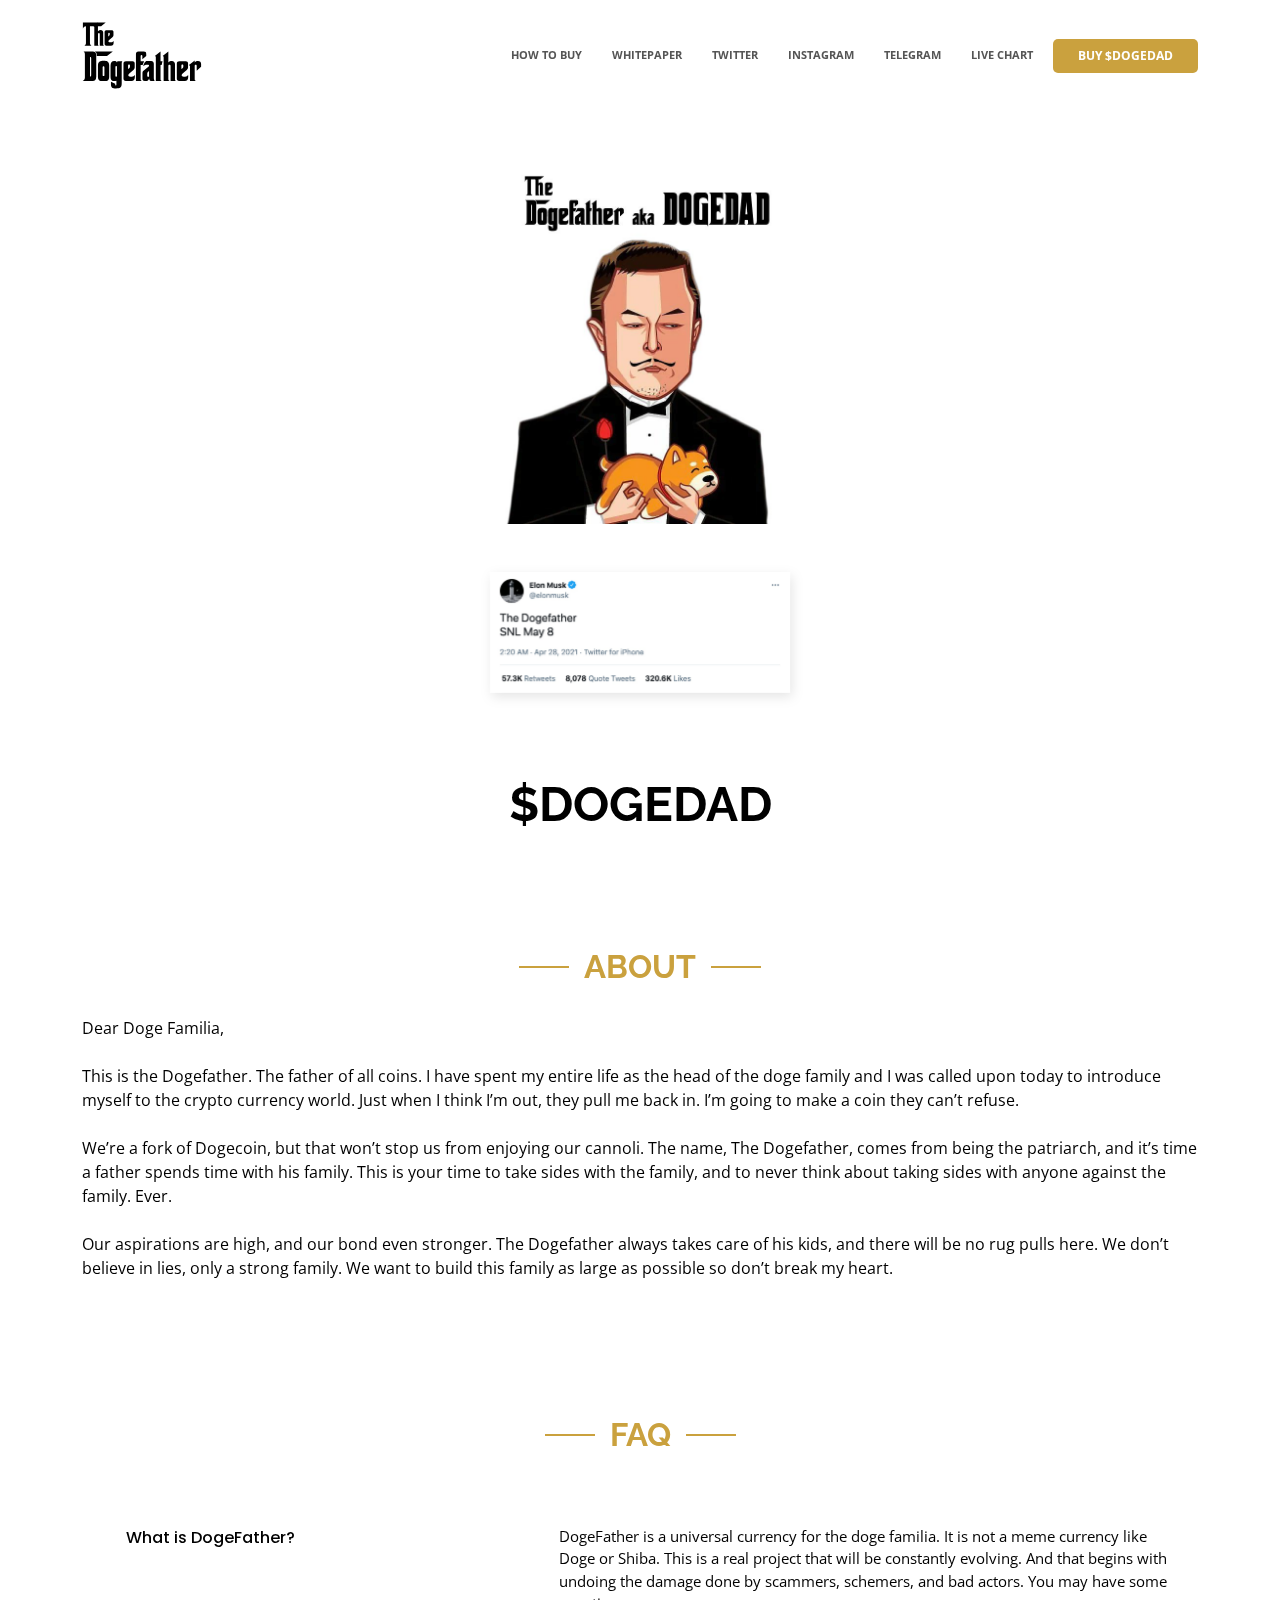
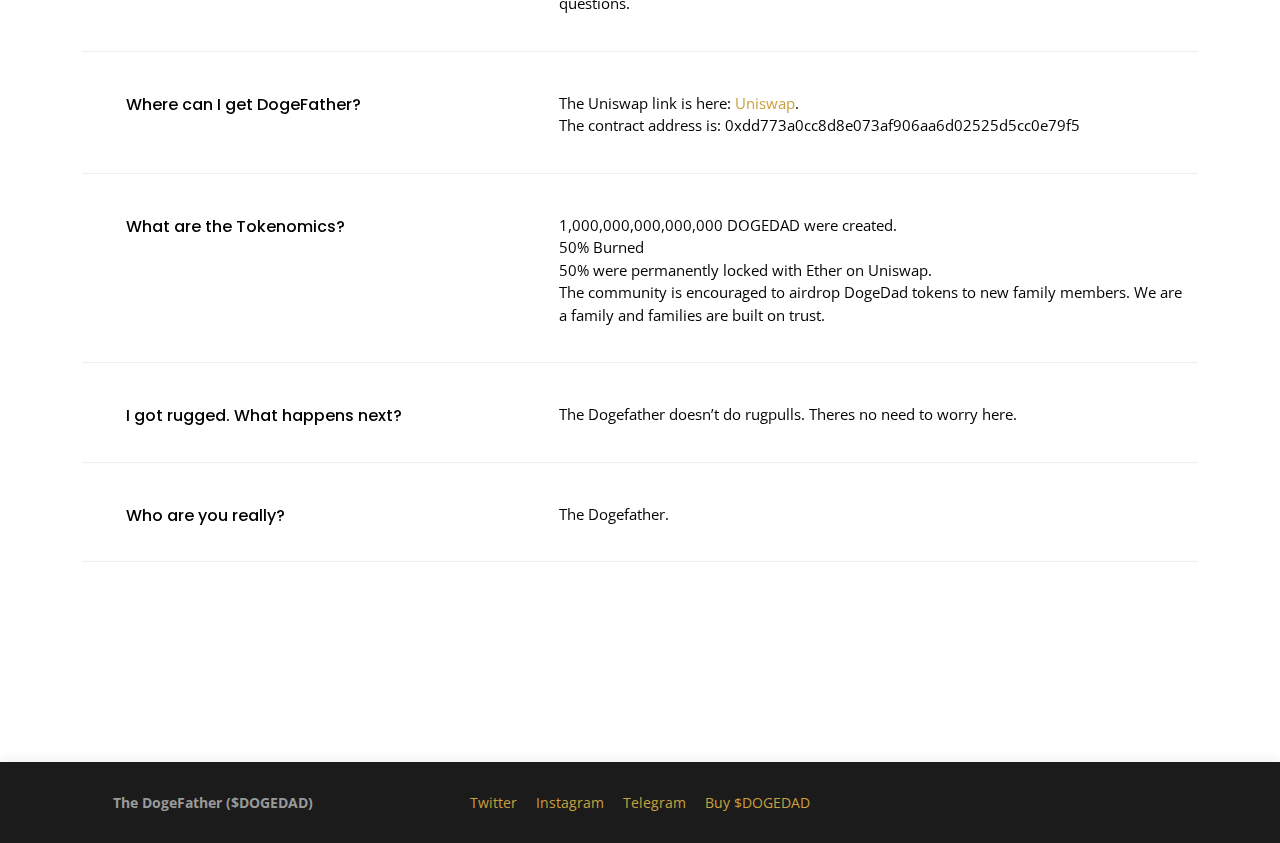
==== index.html @ fc5c650d "initial website" ====
<!DOCTYPE html>
<html lang="en">

<head>
    <meta charset="utf-8">
    <meta content="width=device-width, initial-scale=1.0" name="viewport">

    <title>THE DOGEFATHER | OFFICIAL WEBSITE</title>
    <meta name="description" content="The official website of The DogeFather Coin ($DOGEDAD). The DogeFather is the father of all coins - a universal currency for the doge familia.">
    <meta name="keywords" content="dogefather,DOGEDAD,elon,musk,dogecoin,doge,defi,coinbase,coinmarketcap,coinmarket,bscscan,whitebit,coingecko,cryptocurrency,crypto,pancakeswap,dex,etherium,eth,btc">

    <!-- <link rel="canonical" href="https://thedogefather.io"/> -->

    <meta property='og:image' content='https://thedogefather.io/assets/images/dogefather-social.jpg' />
    <meta property='og:image:type' content='image/jpg' />
    <meta property='og:image:width' content='1280' />
    <meta property='og:image:height' content='640' />
    <meta name="twitter:card" content="summary_large_image">
    <meta name='twitter:description' content='The official home of The DogeFather (DOGEDAD).' />
    <meta name='twitter:title' content='The DogeFather' />
    <meta name="twitter:site" content="@doge.father">
    <meta name='twitter:image' content='https://thedogefather.io/assets/images/dogefather-social.jpg' />

    <!-- Favicons -->
    <link href="./assets/images/favicon.jpg" rel="icon">
    <!-- <link href="./assets/img/apple-touch-icon.png" rel="apple-touch-icon"> -->

    <!-- Google Fonts -->
    <link href="https://fonts.googleapis.com/css?family=Open+Sans:300,300i,400,400i,600,600i,700,700i|Raleway:300,300i,400,400i,500,500i,600,600i,700,700i|Poppins:300,300i,400,400i,500,500i,600,600i,700,700i" rel="stylesheet">

    <!-- Vendor CSS Files -->
    <link href="./assets/css/aos.css" rel="stylesheet">
    <link href="./assets/css/bootstrap.css" rel="stylesheet">
    <link href="./assets/css/bootstrap-icons.css" rel="stylesheet">
    <link href="./assets/css/boxicons.css" rel="stylesheet">
    <link href="./assets/css/glightbox.css" rel="stylesheet">
    <link href="./assets/css/remixicon.css" rel="stylesheet">
    <link href="./assets/css/swiper-bundle.css" rel="stylesheet">

    <!-- Template Main CSS File -->
    <link href="./assets/css/style.css" rel="stylesheet">

    <!-- =======================================================
  * Template Name: Vesperr - v4.1.0
  * Template URL: https://bootstrapmade.com/vesperr-free-bootstrap-template/
  * Author: BootstrapMade.com
  * License: https://bootstrapmade.com/license/
  ======================================================== -->
</head>
<style>
    #header {
        background-color: #fff;
        font-size: 11px;
        font-weight: 700;
        text-transform: uppercase;
    }

    body {
        background-color: #fff;
        color: #000;
    }

    #token-img {
        text-align: center;
    }

    .mobile-nav-toggle {
        color: #caa13e;
    }

    .logo-hero {
        width: fit-content;
        margin: 0 auto;
        margin-top: 30px;
    }

    .navbar {
        width: 100%;
        justify-content: space-between;
    }

    .navbar img {
        width: 120px;
    }

    .navbar a {
        color: #555555;
        font-weight: 700;
    }

    .navbar .getstarted {
        background: #caa13e;
        padding: 8px 25px;
        margin-left: 30px;
        border-radius: 5px;
        color: #fff;
        font-weight: 700;
        font-size: 12px;
        text-transform: none;
    }

    .mr-3 {
        margin-left: 0 !important;
        margin-right: 6px;
    }

    .navbar-mobile a {
        color: #222222;
    }

    #token-img {
        width: 100%;
        /* max-width: fit-content; */
        max-width: 36vh;
    }

    .header-doge-logo {
        width: 150px;
    }

    .btn-success {
        background-color: #835F06;
        border-color: #835F06;
    }

    .mx-auto {
        margin: 0 auto;
    }

    #elon-img {
        filter: drop-shadow(2px 4px 6px rgba(0, 0, 0, 0.1));
        width: 36vh;
        margin: 0 auto;
        ;
    }

    .mobile-buy-bar {
        /* background: linear-gradient( 87deg,#0D9780 0,#4FB4A3 100%)!important; */
        background-color: #caa13e;
        height: 64px;
        position: fixed;
        bottom: 0;
        left: 0;
        width: 100%;
        z-index: 9999999;
        padding: 8px;
        font-weight: 700;
        color: #fff;
        text-align: center;
        display: flex;
        align-items: center;
        justify-content: center;
        font-size: 22px;
    }
</style>

<body data-aos-easing="ease-in-out" data-aos-duration="1000" data-aos-delay="0">
    <a target="_blank" class="mobile-buy-bar" href="https://app.uniswap.org/#/swap?outputCurrency=0xdd773a0cc8d8e073af906aa6d02525d5cc0e79f5" aria-label="Buy Now Link" rel="noreferrer">
    BUY $DOGEDAD
  </a>
    <!-- ======= Header ======= -->
    <header id="header" class="fixed-top d-flex align-items-center">
        <div class="container d-flex align-items-center justify-content-between">
            <nav id="navbar" class="navbar" data-aos="fade-down" data-aos-delay="0" data-aos-duration="800">
                <a class="p-0" href="/"><img src="./assets/images/the_dogefather.svg" alt="dogefather logo" class="header-doge-logo"></a>
                <ul class="inner-box">
                    <li><a class="nav-link" href="/how-to-buy">HOW TO BUY</a></li>
                    <li><a class="nav-link" href="/whitepaper">WHITEPAPER</a></li>
                    <li><a class="nav-link" target="_blank" href="https://twitter.com/dogedadofficial">TWITTER</a></li>
                    <li><a class="nav-link" target="_blank" href="https://instagram.com/doge.dad">INSTAGRAM</a></li>
                    <li><a class="nav-link" target="_blank" href="https://t.me/DogeDadOfficial">TELEGRAM</a></li>
                    <li><a href="https://www.dextools.io/app/uniswap/pair-explorer/0x7b92a800d8ca6306dc39df6c61774cd3788681bd" target="_blank">LIVE CHART</a></li>
                    <li><a class="getstarted" href="http://bit.ly/dogedad-uniswap">BUY $DOGEDAD</a></li>
                </ul>
                <i class="bi bi-list mobile-nav-toggle"></i>
            </nav>
            <!-- .navbar -->

        </div>
    </header>
    <!-- End Header -->
    <main>
        <!-- ======= Hero Section ======= -->
        <section id="hero" class="d-flex align-items-center">

            <div class="container">
                <div class="row">
                    <div id="token-img" class="col-12 order-1 order-lg-2 hero-img" data-aos="fade-left" data-aos-delay="200" style="margin: 0 auto">
                        <img src="./assets/images/dogefather_dogedad.jpg" class="img-fluid animated" alt="the dogefather">
                    </div>
                </div>
                <div class="row">
                    <div id="elon-img" class="my-3 my-md-5 text-center col-12 order-1 order-lg-2 hero-img" data-aos="fade-left" data-aos-delay="200">
                        <img src="./assets/images/elon_tweet_28.jpg" class="img-fluid animated mx-auto" alt="elon musk tweet">
                    </div>
                </div>
                <div class="row">
                    <div class="col-lg-6 pt-0 pt-md-5 pt-lg-0 order-2 order-lg-1 d-flex flex-column justify-content-center" style="margin: 0 auto!important;">
                        <h1 data-aos="fade-up" data-aos-delay="200">$DOGEDAD</h1>
                    </div>
                </div>
            </div>

        </section>
        <!-- End Hero -->

        <section id="about" class="about">
            <div class="container">

                <div class="section-title aos-init aos-animate" data-aos="fade-up">
                    <h2>About</h2>
                </div>

                <div class="row aos-init aos-animate" data-aos="fade-up">
                    <p>
                        Dear Doge Familia,
                        <br><br> This is the Dogefather. The father of all coins. I have spent my entire life as the head of the doge family and I was called upon today to introduce myself to the crypto currency world. Just when I think I’m out, they
                        pull me back in. I’m going to make a coin they can’t refuse.

                        <br><br> We’re a fork of Dogecoin, but that won’t stop us from enjoying our cannoli. The name, The Dogefather, comes from being the patriarch, and it’s time a father spends time with his family. This is your time to take sides
                        with the family, and to never think about taking sides with anyone against the family. Ever.

                        <br><br> Our aspirations are high, and our bond even stronger. The Dogefather always takes care of his kids, and there will be no rug pulls here. We don’t believe in lies, only a strong family. We want to build this family as large
                        as possible so don’t break my heart.
                    </p>
                </div>

            </div>
            <section>
                <!-- End About Section -->

                <!-- ======= F.A.Q Section ======= -->
                <section id="faq" class="faq">
                    <div class="container">

                        <div class="section-title aos-init aos-animate" data-aos="fade-up">
                            <h2>FAQ</h2>
                        </div>

                        <div class="row faq-item d-flex align-items-stretch aos-init aos-animate" data-aos="fade-up" data-aos-delay="100">
                            <div class="col-lg-5">
                                <i class="ri-question-line"></i>
                                <h4>What is DogeFather?</h4>
                            </div>
                            <div class="col-lg-7">
                                <p>
                                    DogeFather is a universal currency for the doge familia. It is not a meme currency like Doge or Shiba. This is a real project that will be constantly evolving. And that begins with undoing the damage done by scammers, schemers, and bad actors. You may
                                    have some questions.
                                </p>
                            </div>
                        </div>
                        <!-- End F.A.Q Item-->

                        <div class="row faq-item d-flex align-items-stretch aos-init aos-animate" data-aos="fade-up" data-aos-delay="400">
                            <div class="col-lg-5">
                                <i class="ri-question-line"></i>
                                <h4>Where can I get DogeFather?</h4>
                            </div>
                            <div class="col-lg-7">
                                <p>

                                    The Uniswap link is here: <a href="http://bit.ly/dogedad-uniswap">Uniswap</a>.<br> The contract address is: 0xdd773a0cc8d8e073af906aa6d02525d5cc0e79f5

                                    <br>


                                </p>
                            </div>
                        </div>
                        <!-- End F.A.Q Item-->
                        <div class="row faq-item d-flex align-items-stretch aos-init aos-animate" data-aos="fade-up" data-aos-delay="400">
                            <div class="col-lg-5">
                                <i class="ri-question-line"></i>
                                <h4>What are the Tokenomics?</h4>
                            </div>
                            <div class="col-lg-7">
                                <p>
                                    1,000,000,000,000,000 DOGEDAD were created.
                                    <br> 50% Burned
                                    <br> 50% were permanently locked with Ether on Uniswap.
                                    <br> The community is encouraged to airdrop DogeDad tokens to new family members. We are a family and families are built on trust.
                                </p>
                            </div>
                        </div>
                        <!-- End F.A.Q Item-->
                        <div class="row faq-item d-flex align-items-stretch aos-init aos-animate" data-aos="fade-up" data-aos-delay="400">
                            <div class="col-lg-5">
                                <i class="ri-question-line"></i>
                                <h4>I got rugged. What happens next?</h4>
                            </div>
                            <div class="col-lg-7">
                                <p>
                                    The Dogefather doesn’t do rugpulls. Theres no need to worry here.
                                </p>
                            </div>
                        </div>
                        <!-- End F.A.Q Item-->
                        <div class="row faq-item d-flex align-items-stretch aos-init aos-animate" data-aos="fade-up" data-aos-delay="400">
                            <div class="col-lg-5">
                                <i class="ri-question-line"></i>
                                <h4>Who are you really?</h4>
                            </div>
                            <div class="col-lg-7">
                                <p>
                                    The Dogefather.
                                </p>
                            </div>
                        </div>

                    </div>
                </section>
            </section>
        </section>
    </main>
    <footer id="footer">
        <div class="container">
            <div class="row d-flex align-items-center">
                <div class="col-lg-3 text-lg-left text-center">
                    <div class="copyright">
                        <strong>The DogeFather ($DOGEDAD)</strong>
                    </div>
                </div>
                <div class="col-lg-6">
                    <nav class="footer-links text-lg-right text-center pt-2 pt-lg-0">
                        <a href="https://twitter.com/dogedadofficial" target="_blank">Twitter</a>
                        <a href="https://instagram.com/doge.dad" target="_blank">Instagram</a>
                        <a href="https://t.me/DogeDadOfficial" target="_blank">Telegram</a>
                        <a href="http://bit.ly/dogedad-uniswap" target="_blank">Buy $DOGEDAD</a>
                    </nav>
                </div>
            </div>
        </div>
    </footer>
    <a href="#" class="back-to-top d-flex align-items-center justify-content-center"><i class="bi bi-arrow-up-short"></i></a>

    <!-- Vendor JS Files -->
    <script src="./assets/js/aos.js"></script>
    <script src="./assets/js/bootstrap.js"></script>
    <script src="./assets/js/glightbox.js"></script>
    <script src="./assets/js/isotope.js"></script>
    <!-- <script src="assets/js/vendor/php-email-form/validate.js"></script> -->
    <script src="./assets/js/purecounter.js"></script>
    <script src="./assets/js/swiper-bundle.js"></script>

    <!-- Template Main JS File -->
    <script src="./assets/js/main.js"></script>

</body>

</html>
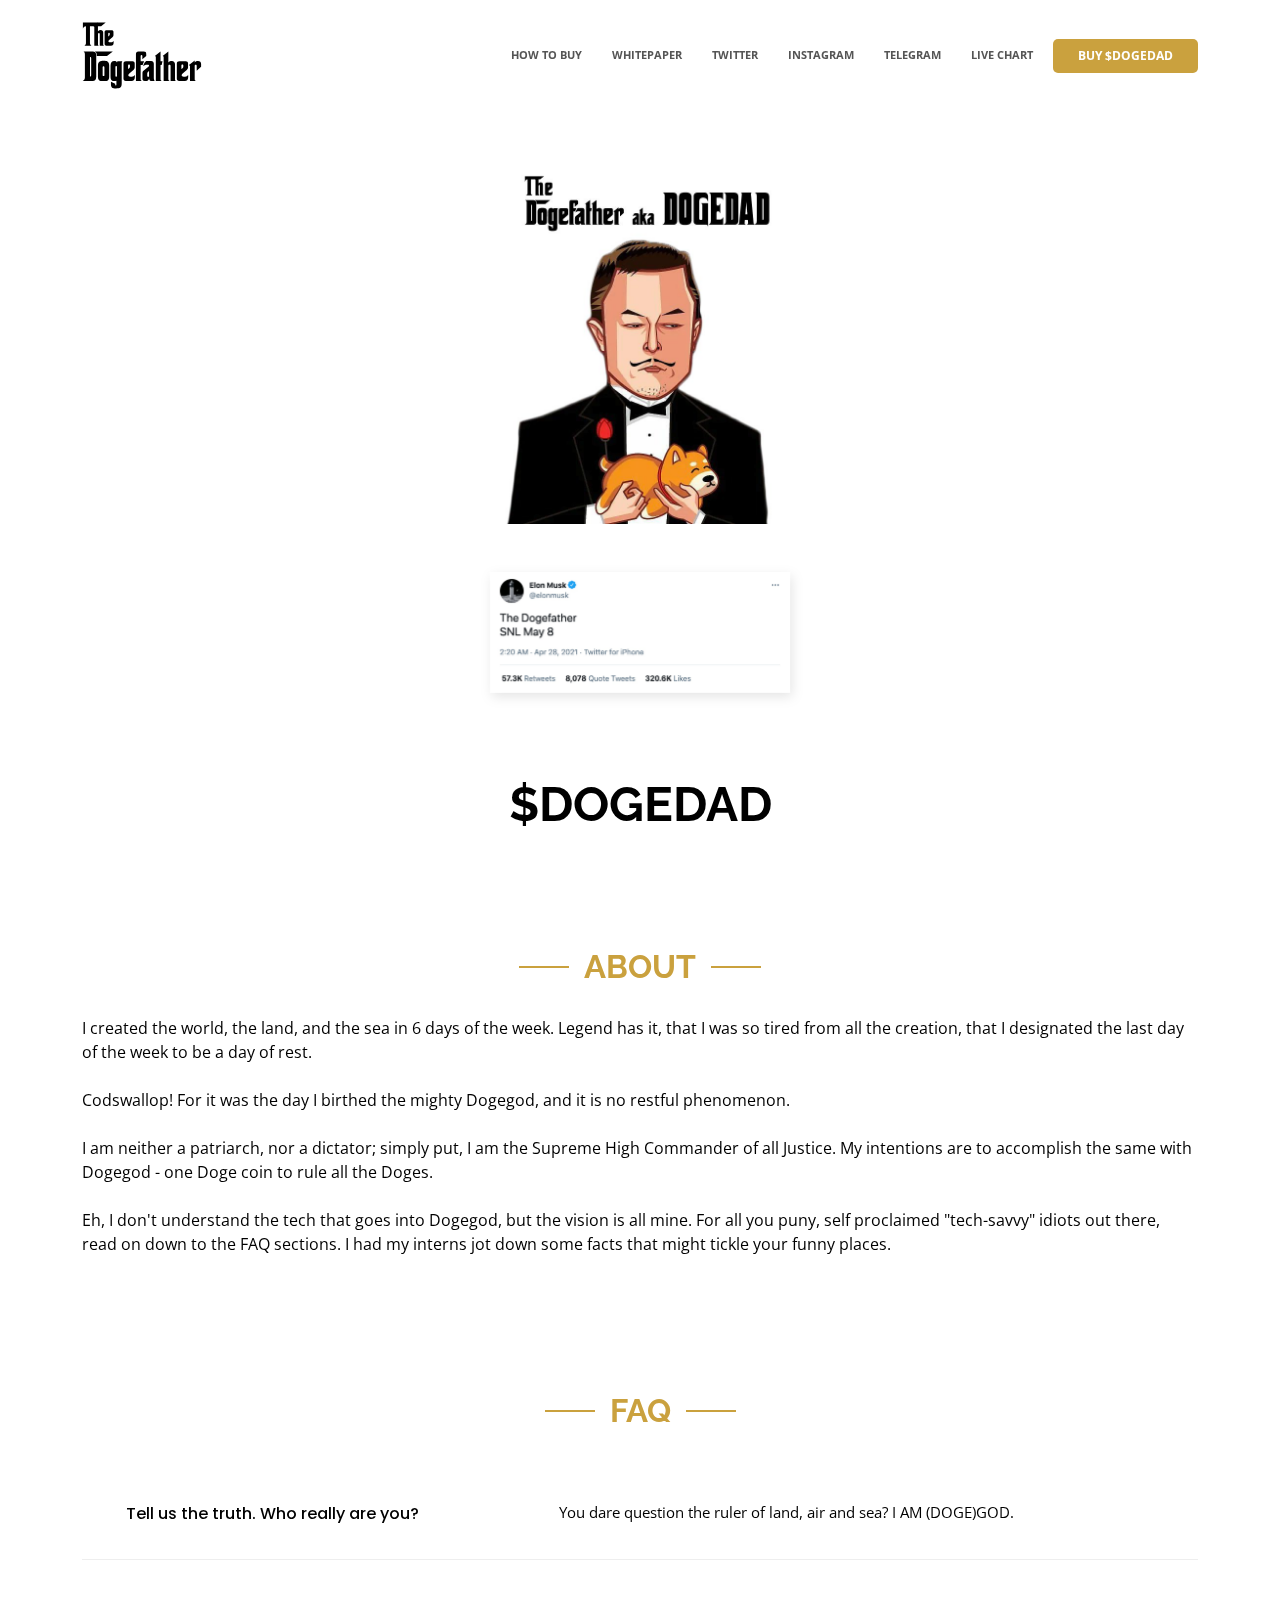
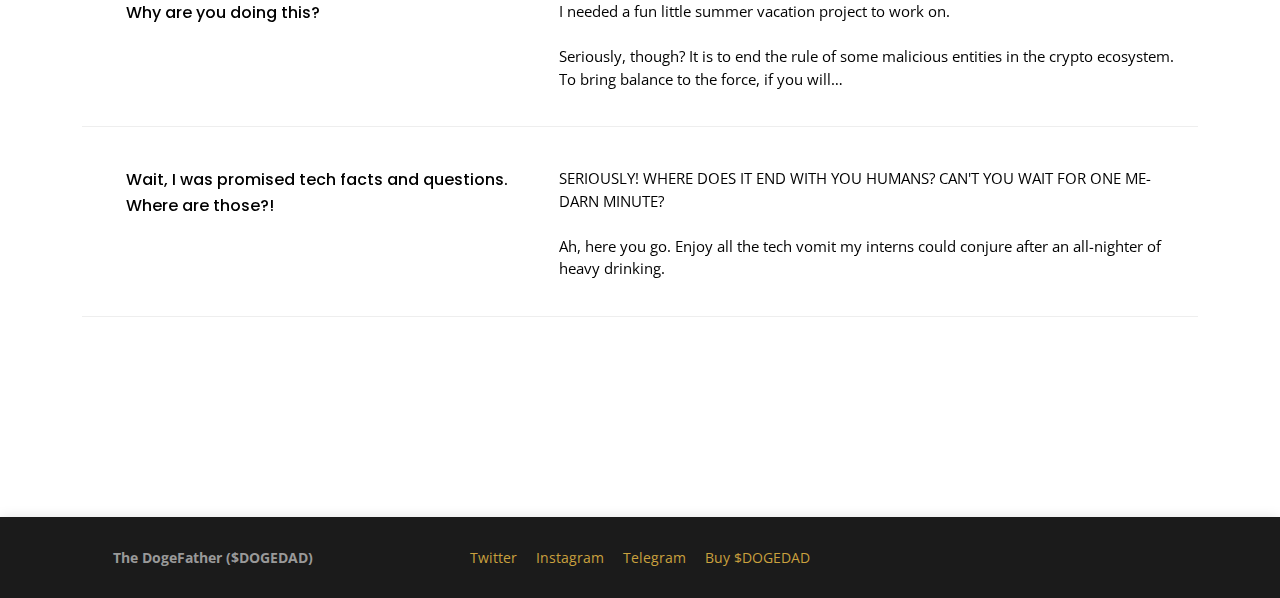
==== commit df6ca6c8: "faq, about us" ====
--- a/index.html
+++ b/index.html
@@ -213,15 +213,13 @@
 
                 <div class="row aos-init aos-animate" data-aos="fade-up">
                     <p>
-                        Dear Doge Familia,
-                        <br><br> This is the Dogefather. The father of all coins. I have spent my entire life as the head of the doge family and I was called upon today to introduce myself to the crypto currency world. Just when I think I’m out, they
-                        pull me back in. I’m going to make a coin they can’t refuse.
-
-                        <br><br> We’re a fork of Dogecoin, but that won’t stop us from enjoying our cannoli. The name, The Dogefather, comes from being the patriarch, and it’s time a father spends time with his family. This is your time to take sides
-                        with the family, and to never think about taking sides with anyone against the family. Ever.
-
-                        <br><br> Our aspirations are high, and our bond even stronger. The Dogefather always takes care of his kids, and there will be no rug pulls here. We don’t believe in lies, only a strong family. We want to build this family as large
-                        as possible so don’t break my heart.
+                    	I created the world, the land, and the sea in 6 days of the week. Legend has it, that I was so tired from all the creation, that I designated the last day of the week to be a day of rest.
+                    	<br><br> 
+                    	Codswallop! For it was the day I birthed the mighty Dogegod, and it is no restful phenomenon.
+                    	<br><br> 
+                    	I am neither a patriarch, nor a dictator; simply put, I am the Supreme High Commander of all Justice. My intentions are to accomplish the same with Dogegod - one Doge coin to rule all the Doges.
+                    	<br><br> 
+                    	Eh, I don't understand the tech that goes into Dogegod, but the vision is all mine. For all you puny, self proclaimed "tech-savvy" idiots out there, read on down to the FAQ sections. I had my interns jot down some facts that might tickle your funny places.
                     </p>
                 </div>
 
@@ -240,12 +238,11 @@
                         <div class="row faq-item d-flex align-items-stretch aos-init aos-animate" data-aos="fade-up" data-aos-delay="100">
                             <div class="col-lg-5">
                                 <i class="ri-question-line"></i>
-                                <h4>What is DogeFather?</h4>
+                                <h4>Tell us the truth. Who really are you?</h4>
                             </div>
                             <div class="col-lg-7">
                                 <p>
-                                    DogeFather is a universal currency for the doge familia. It is not a meme currency like Doge or Shiba. This is a real project that will be constantly evolving. And that begins with undoing the damage done by scammers, schemers, and bad actors. You may
-                                    have some questions.
+                                    You dare question the ruler of land, air and sea? I AM (DOGE)GOD.
                                 </p>
                             </div>
                         </div>
@@ -254,16 +251,13 @@
                         <div class="row faq-item d-flex align-items-stretch aos-init aos-animate" data-aos="fade-up" data-aos-delay="400">
                             <div class="col-lg-5">
                                 <i class="ri-question-line"></i>
-                                <h4>Where can I get DogeFather?</h4>
+                                <h4>Why are you doing this?</h4>
                             </div>
                             <div class="col-lg-7">
                                 <p>
-
-                                    The Uniswap link is here: <a href="http://bit.ly/dogedad-uniswap">Uniswap</a>.<br> The contract address is: 0xdd773a0cc8d8e073af906aa6d02525d5cc0e79f5
-
-                                    <br>
-
-
+                                	I needed a fun little summer vacation project to work on. 
+                                	<br><br>
+                                	Seriously, though? It is to end the rule of some malicious entities in the crypto ecosystem. To bring balance to the force, if you will…
                                 </p>
                             </div>
                         </div>
@@ -271,42 +265,17 @@
                         <div class="row faq-item d-flex align-items-stretch aos-init aos-animate" data-aos="fade-up" data-aos-delay="400">
                             <div class="col-lg-5">
                                 <i class="ri-question-line"></i>
-                                <h4>What are the Tokenomics?</h4>
+                                <h4>Wait, I was promised tech facts and questions. Where are those?!</h4>
                             </div>
                             <div class="col-lg-7">
                                 <p>
-                                    1,000,000,000,000,000 DOGEDAD were created.
-                                    <br> 50% Burned
-                                    <br> 50% were permanently locked with Ether on Uniswap.
-                                    <br> The community is encouraged to airdrop DogeDad tokens to new family members. We are a family and families are built on trust.
+                                	SERIOUSLY! WHERE DOES IT END WITH YOU HUMANS? CAN'T YOU WAIT FOR ONE ME-DARN MINUTE?
+                                	<br><br>
+                                	Ah, here you go. Enjoy all the tech vomit my interns could conjure after an all-nighter of heavy drinking.
                                 </p>
                             </div>
                         </div>
                         <!-- End F.A.Q Item-->
-                        <div class="row faq-item d-flex align-items-stretch aos-init aos-animate" data-aos="fade-up" data-aos-delay="400">
-                            <div class="col-lg-5">
-                                <i class="ri-question-line"></i>
-                                <h4>I got rugged. What happens next?</h4>
-                            </div>
-                            <div class="col-lg-7">
-                                <p>
-                                    The Dogefather doesn’t do rugpulls. Theres no need to worry here.
-                                </p>
-                            </div>
-                        </div>
-                        <!-- End F.A.Q Item-->
-                        <div class="row faq-item d-flex align-items-stretch aos-init aos-animate" data-aos="fade-up" data-aos-delay="400">
-                            <div class="col-lg-5">
-                                <i class="ri-question-line"></i>
-                                <h4>Who are you really?</h4>
-                            </div>
-                            <div class="col-lg-7">
-                                <p>
-                                    The Dogefather.
-                                </p>
-                            </div>
-                        </div>
-
                     </div>
                 </section>
             </section>
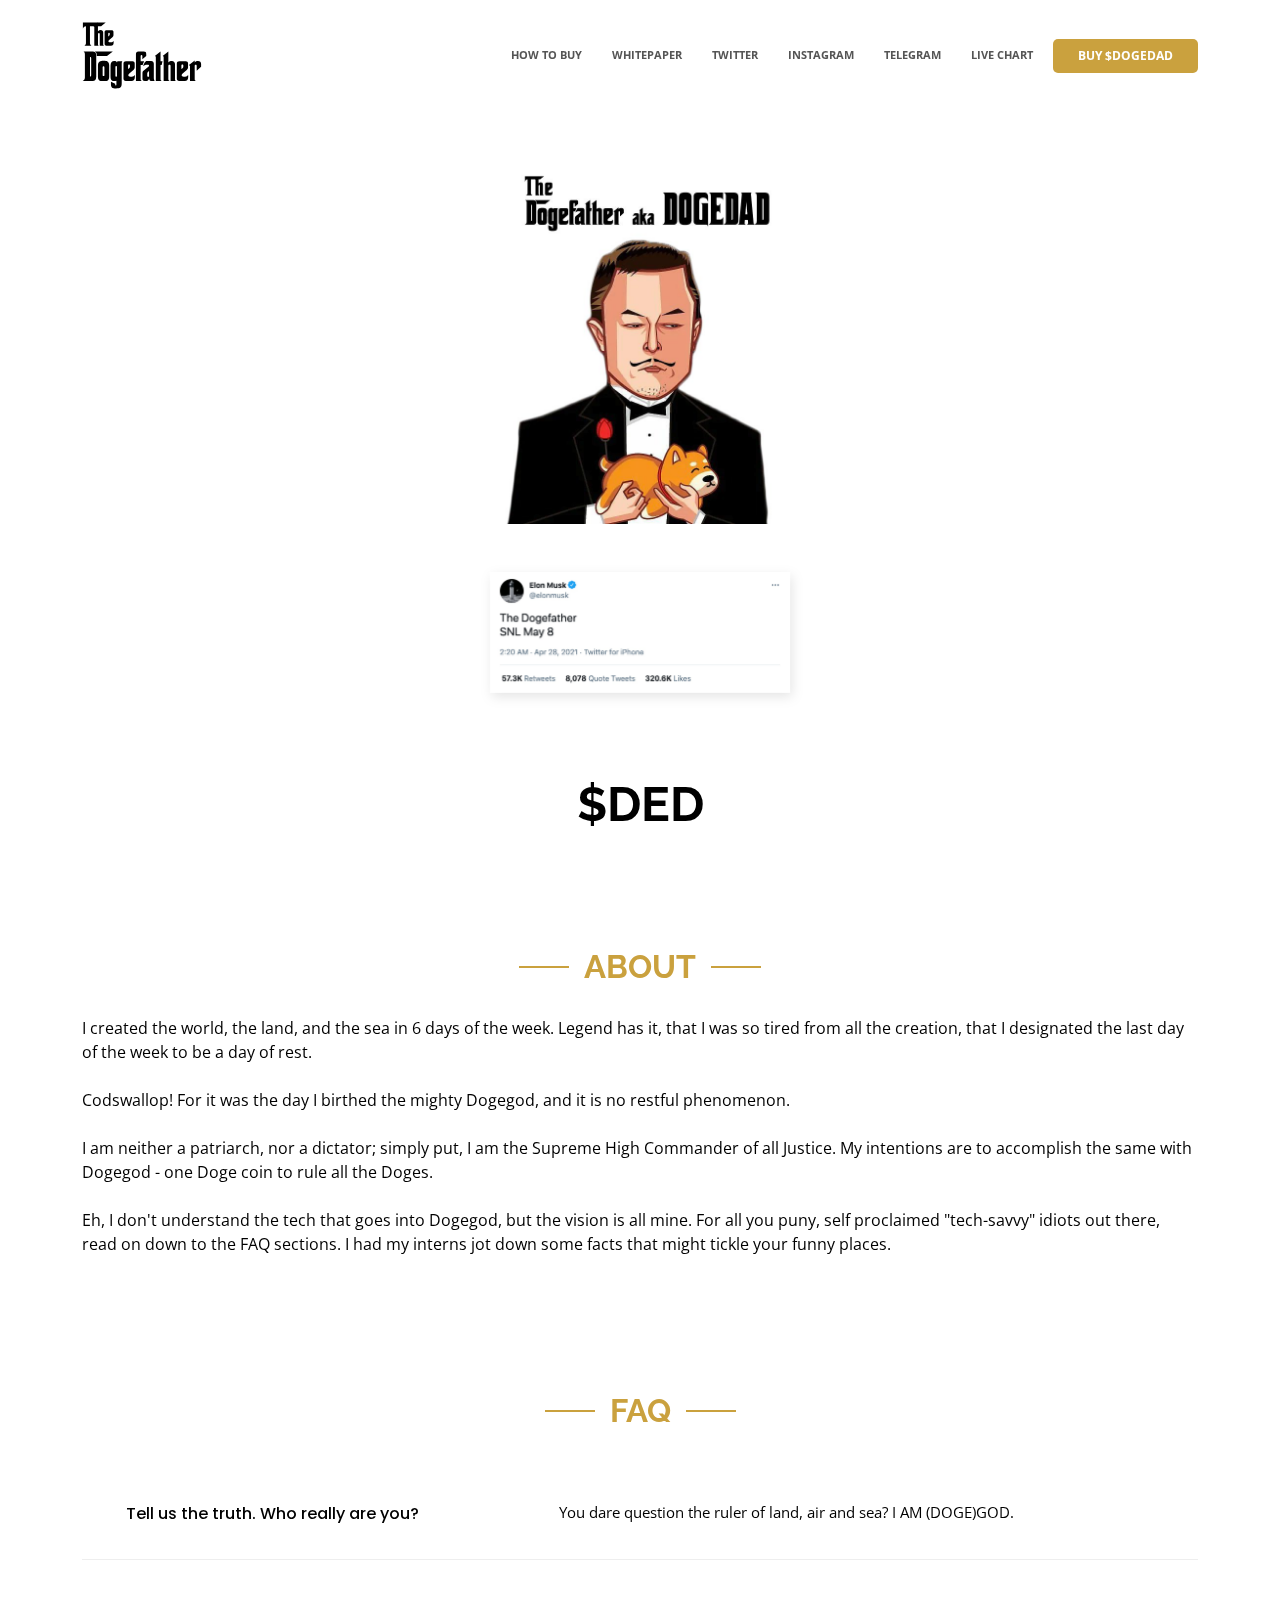
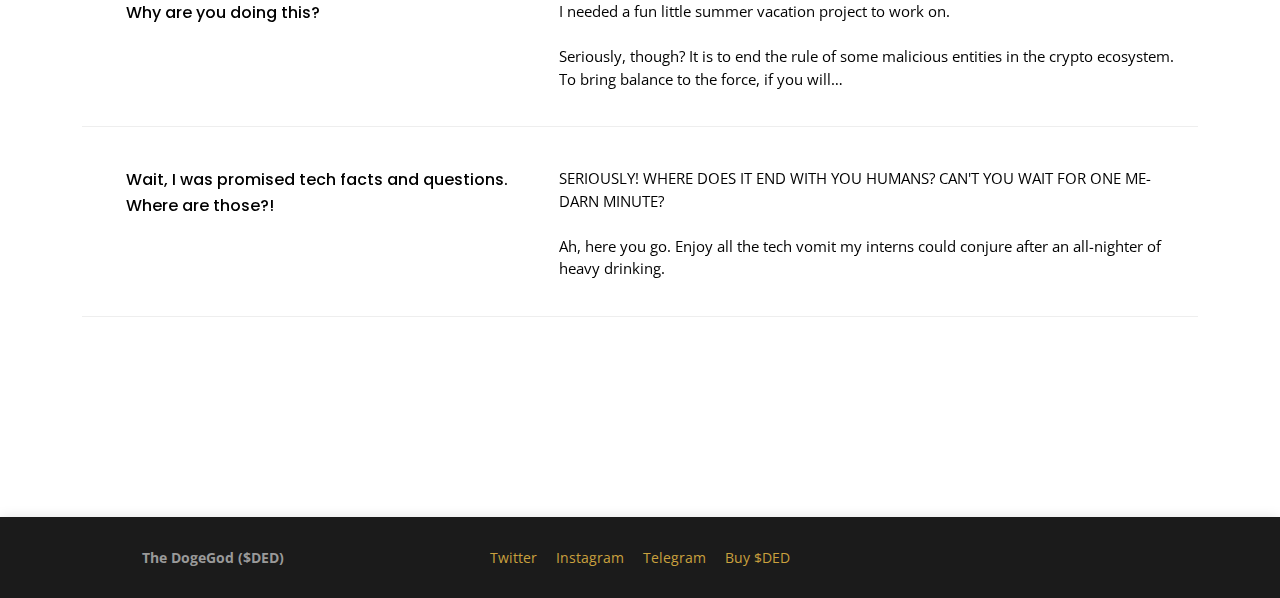
==== commit 39808047: "updates" ====
--- a/index.html
+++ b/index.html
@@ -5,21 +5,21 @@
     <meta charset="utf-8">
     <meta content="width=device-width, initial-scale=1.0" name="viewport">
 
-    <title>THE DOGEFATHER | OFFICIAL WEBSITE</title>
-    <meta name="description" content="The official website of The DogeFather Coin ($DOGEDAD). The DogeFather is the father of all coins - a universal currency for the doge familia.">
-    <meta name="keywords" content="dogefather,DOGEDAD,elon,musk,dogecoin,doge,defi,coinbase,coinmarketcap,coinmarket,bscscan,whitebit,coingecko,cryptocurrency,crypto,pancakeswap,dex,etherium,eth,btc">
-
-    <!-- <link rel="canonical" href="https://thedogefather.io"/> -->
-
-    <meta property='og:image' content='https://thedogefather.io/assets/images/dogefather-social.jpg' />
+    <title>DogeGod | OFFICIAL WEBSITE</title>
+    <meta name="description" content="The official website of The DogeGod Coin ($DED). The DogeGod is the god of all coins - a universal currency for the doge familia.">
+    <meta name="keywords" content="dogegod,DED,elon,musk,dogecoin,doge,defi,coinbase,coinmarketcap,coinmarket,bscscan,whitebit,coingecko,cryptocurrency,crypto,pancakeswap,dex,etherium,eth,btc">
+
+    <!-- <link rel="canonical" href="https://dogegod.space"/> -->
+
+    <meta property='og:image' content='https://dogegod.space/assets/images/dogegod-social.jpg' />
     <meta property='og:image:type' content='image/jpg' />
     <meta property='og:image:width' content='1280' />
     <meta property='og:image:height' content='640' />
     <meta name="twitter:card" content="summary_large_image">
-    <meta name='twitter:description' content='The official home of The DogeFather (DOGEDAD).' />
-    <meta name='twitter:title' content='The DogeFather' />
-    <meta name="twitter:site" content="@doge.father">
-    <meta name='twitter:image' content='https://thedogefather.io/assets/images/dogefather-social.jpg' />
+    <meta name='twitter:description' content='The official home of The DogeGod (DED).' />
+    <meta name='twitter:title' content='The DogeGod' />
+    <meta name="twitter:site" content="@dogegod__">
+    <meta name='twitter:image' content='https://dogegod.space/assets/images/dogegod-social.jpg' />
 
     <!-- Favicons -->
     <link href="./assets/images/favicon.jpg" rel="icon">
@@ -156,17 +156,17 @@
 
 <body data-aos-easing="ease-in-out" data-aos-duration="1000" data-aos-delay="0">
     <a target="_blank" class="mobile-buy-bar" href="https://app.uniswap.org/#/swap?outputCurrency=0xdd773a0cc8d8e073af906aa6d02525d5cc0e79f5" aria-label="Buy Now Link" rel="noreferrer">
-    BUY $DOGEDAD
+    BUY $DED
   </a>
     <!-- ======= Header ======= -->
     <header id="header" class="fixed-top d-flex align-items-center">
         <div class="container d-flex align-items-center justify-content-between">
             <nav id="navbar" class="navbar" data-aos="fade-down" data-aos-delay="0" data-aos-duration="800">
-                <a class="p-0" href="/"><img src="./assets/images/the_dogefather.svg" alt="dogefather logo" class="header-doge-logo"></a>
+                <a class="p-0" href="/"><img src="./assets/images/the_dogegod.svg" alt="dogegod logo" class="header-doge-logo"></a>
                 <ul class="inner-box">
                     <li><a class="nav-link" href="/how-to-buy">HOW TO BUY</a></li>
                     <li><a class="nav-link" href="/whitepaper">WHITEPAPER</a></li>
-                    <li><a class="nav-link" target="_blank" href="https://twitter.com/dogedadofficial">TWITTER</a></li>
+                    <li><a class="nav-link" target="_blank" href="https://twitter.com/dogegod__">TWITTER</a></li>
                     <li><a class="nav-link" target="_blank" href="https://instagram.com/doge.dad">INSTAGRAM</a></li>
                     <li><a class="nav-link" target="_blank" href="https://t.me/DogeDadOfficial">TELEGRAM</a></li>
                     <li><a href="https://www.dextools.io/app/uniswap/pair-explorer/0x7b92a800d8ca6306dc39df6c61774cd3788681bd" target="_blank">LIVE CHART</a></li>
@@ -186,7 +186,7 @@
             <div class="container">
                 <div class="row">
                     <div id="token-img" class="col-12 order-1 order-lg-2 hero-img" data-aos="fade-left" data-aos-delay="200" style="margin: 0 auto">
-                        <img src="./assets/images/dogefather_dogedad.jpg" class="img-fluid animated" alt="the dogefather">
+                        <img src="./assets/images/dogegod_ded.jpg" class="img-fluid animated" alt="the dogegod">
                     </div>
                 </div>
                 <div class="row">
@@ -196,7 +196,7 @@
                 </div>
                 <div class="row">
                     <div class="col-lg-6 pt-0 pt-md-5 pt-lg-0 order-2 order-lg-1 d-flex flex-column justify-content-center" style="margin: 0 auto!important;">
-                        <h1 data-aos="fade-up" data-aos-delay="200">$DOGEDAD</h1>
+                        <h1 data-aos="fade-up" data-aos-delay="200">$DED</h1>
                     </div>
                 </div>
             </div>
@@ -286,7 +286,7 @@
             <div class="row d-flex align-items-center">
                 <div class="col-lg-3 text-lg-left text-center">
                     <div class="copyright">
-                        <strong>The DogeFather ($DOGEDAD)</strong>
+                        <strong>The DogeGod ($DED)</strong>
                     </div>
                 </div>
                 <div class="col-lg-6">
@@ -294,7 +294,7 @@
                         <a href="https://twitter.com/dogedadofficial" target="_blank">Twitter</a>
                         <a href="https://instagram.com/doge.dad" target="_blank">Instagram</a>
                         <a href="https://t.me/DogeDadOfficial" target="_blank">Telegram</a>
-                        <a href="http://bit.ly/dogedad-uniswap" target="_blank">Buy $DOGEDAD</a>
+                        <a href="http://bit.ly/dogedad-uniswap" target="_blank">Buy $DED</a>
                     </nav>
                 </div>
             </div>
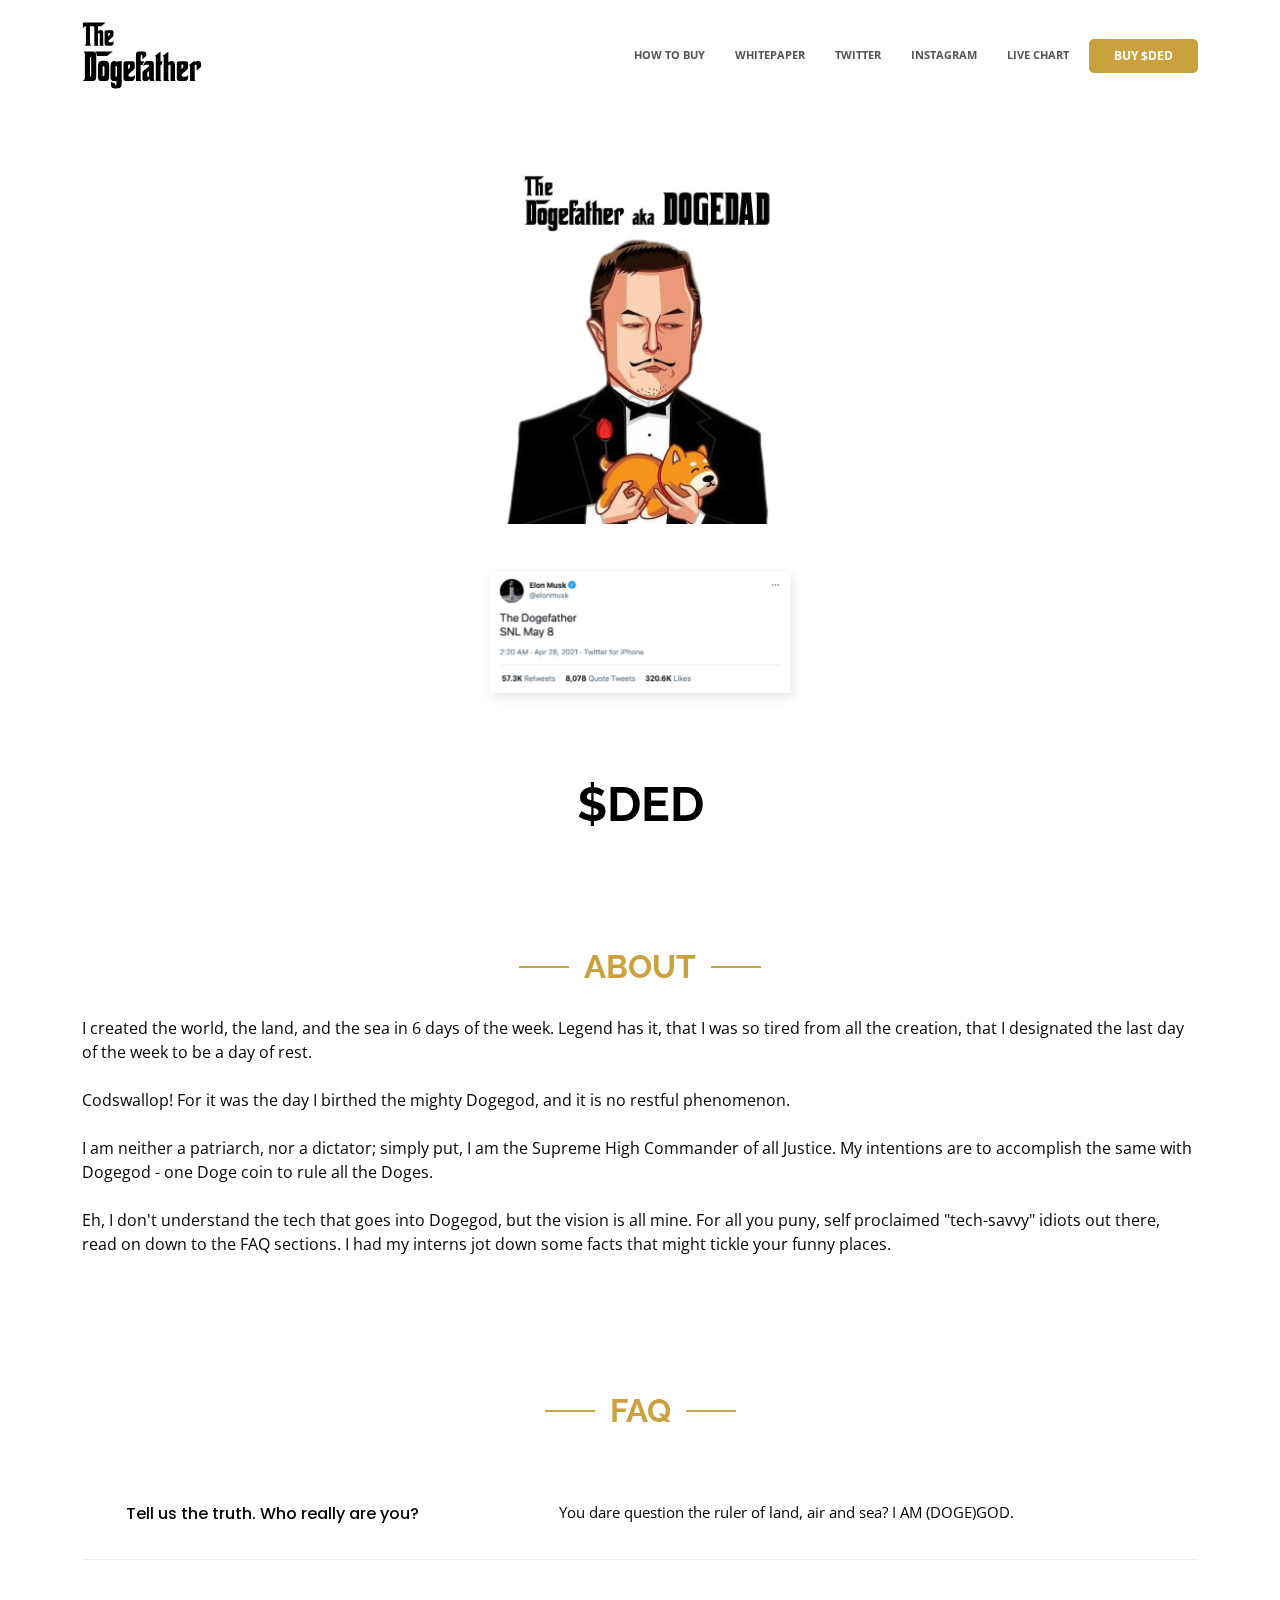
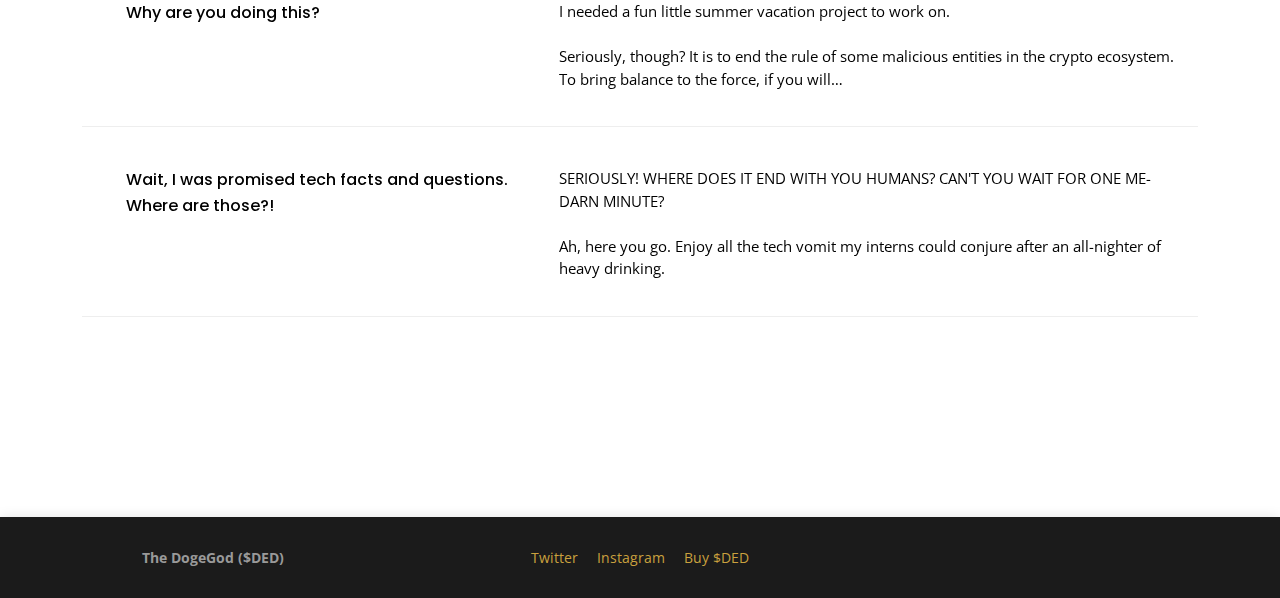
==== commit e9103dfe: "updates 2" ====
--- a/index.html
+++ b/index.html
@@ -168,9 +168,8 @@
                     <li><a class="nav-link" href="/whitepaper">WHITEPAPER</a></li>
                     <li><a class="nav-link" target="_blank" href="https://twitter.com/dogegod__">TWITTER</a></li>
                     <li><a class="nav-link" target="_blank" href="https://instagram.com/doge.dad">INSTAGRAM</a></li>
-                    <li><a class="nav-link" target="_blank" href="https://t.me/DogeDadOfficial">TELEGRAM</a></li>
                     <li><a href="https://www.dextools.io/app/uniswap/pair-explorer/0x7b92a800d8ca6306dc39df6c61774cd3788681bd" target="_blank">LIVE CHART</a></li>
-                    <li><a class="getstarted" href="http://bit.ly/dogedad-uniswap">BUY $DOGEDAD</a></li>
+                    <li><a class="getstarted" href="http://bit.ly/dogedad-uniswap">BUY $DED</a></li>
                 </ul>
                 <i class="bi bi-list mobile-nav-toggle"></i>
             </nav>
@@ -291,9 +290,8 @@
                 </div>
                 <div class="col-lg-6">
                     <nav class="footer-links text-lg-right text-center pt-2 pt-lg-0">
-                        <a href="https://twitter.com/dogedadofficial" target="_blank">Twitter</a>
+                        <a href="https://twitter.com/dogegod__" target="_blank">Twitter</a>
                         <a href="https://instagram.com/doge.dad" target="_blank">Instagram</a>
-                        <a href="https://t.me/DogeDadOfficial" target="_blank">Telegram</a>
                         <a href="http://bit.ly/dogedad-uniswap" target="_blank">Buy $DED</a>
                     </nav>
                 </div>
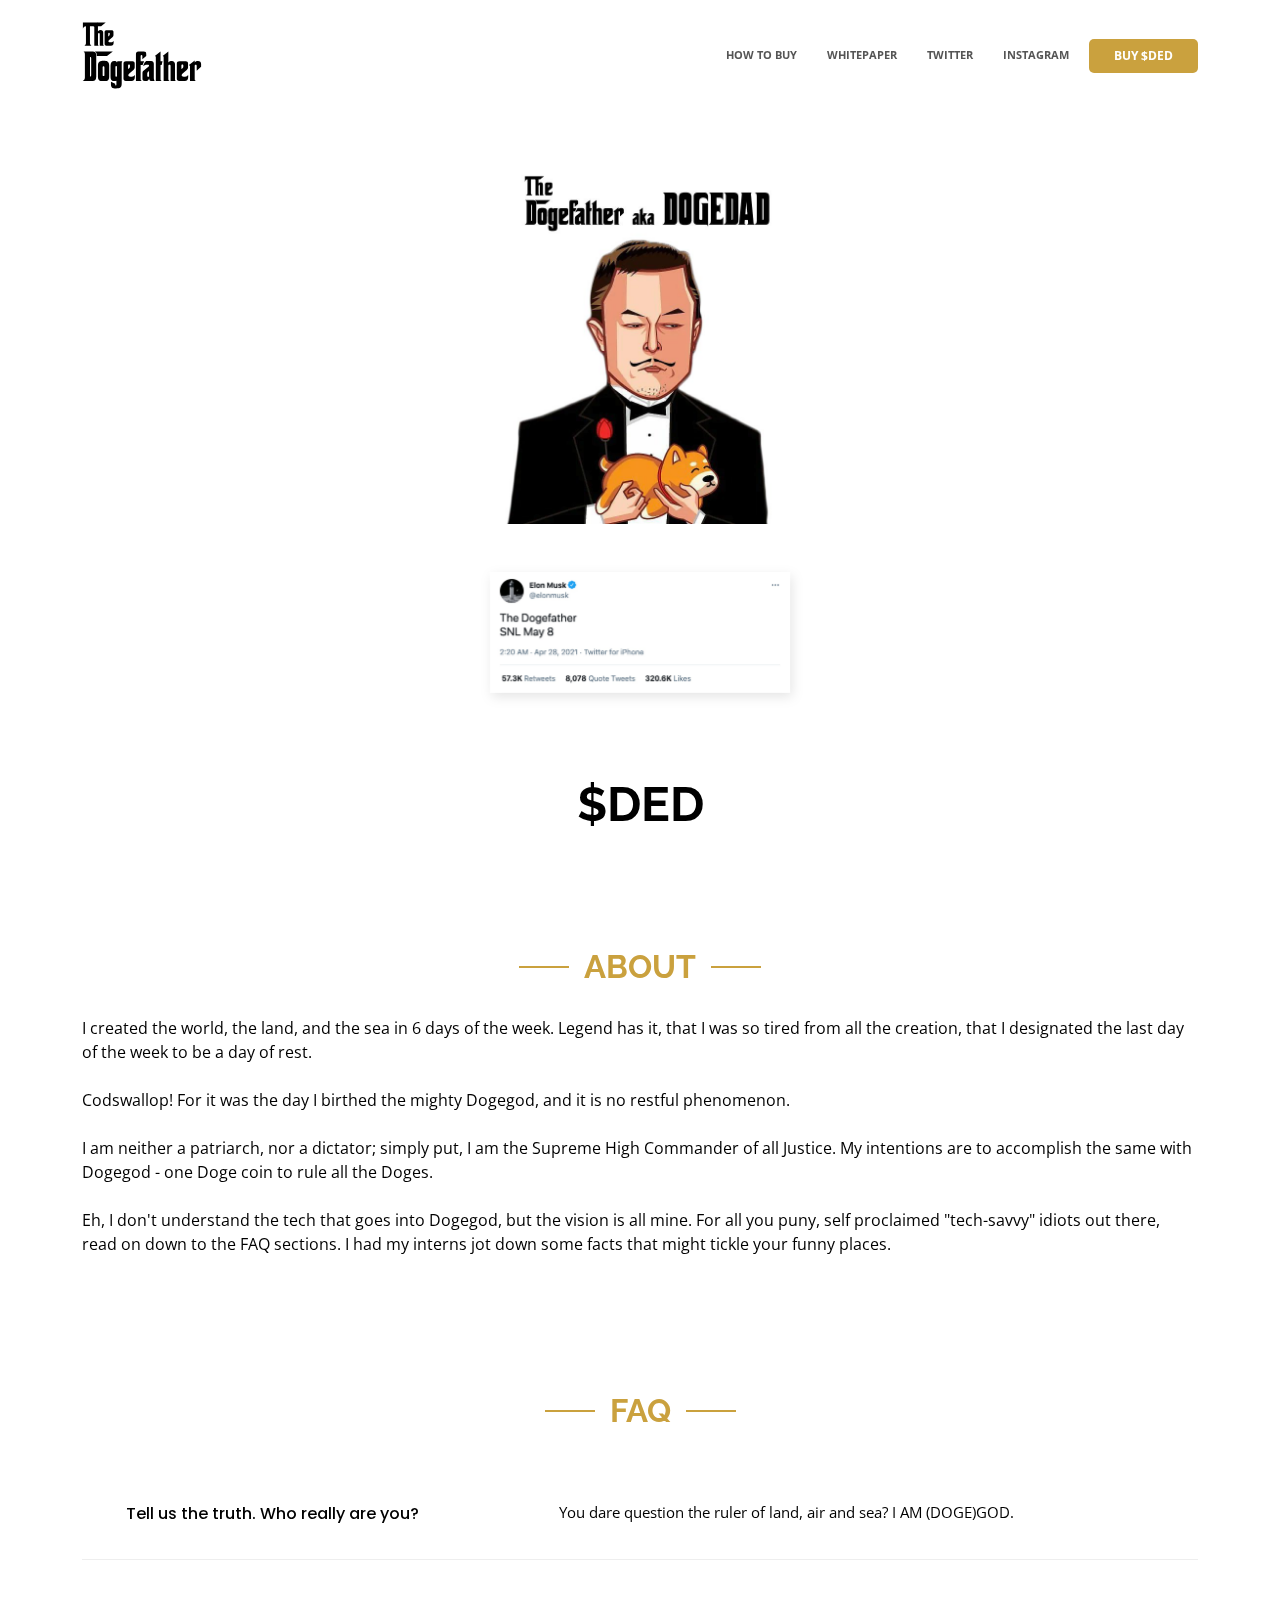
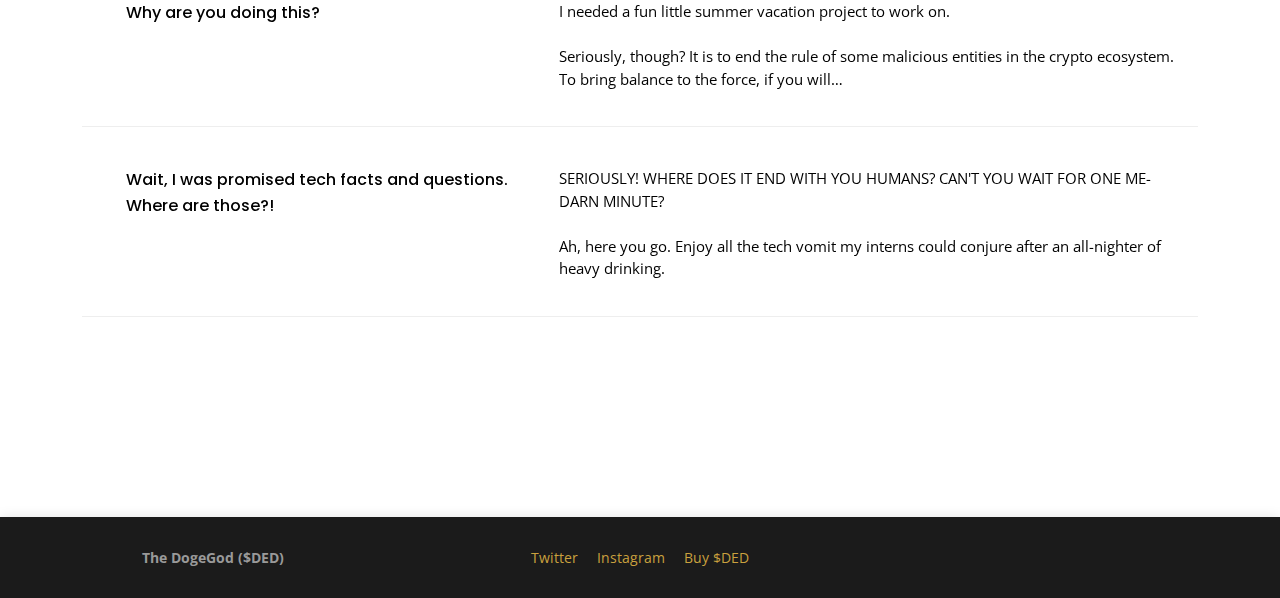
==== commit 91eb6a87: "update" ====
--- a/index.html
+++ b/index.html
@@ -155,7 +155,7 @@
 </style>
 
 <body data-aos-easing="ease-in-out" data-aos-duration="1000" data-aos-delay="0">
-    <a target="_blank" class="mobile-buy-bar" href="https://app.uniswap.org/#/swap?outputCurrency=0xdd773a0cc8d8e073af906aa6d02525d5cc0e79f5" aria-label="Buy Now Link" rel="noreferrer">
+    <a target="_blank" class="mobile-buy-bar" href="https://exchange.pancakeswap.finance/#/swap?outputCurrency=0x02dde54055fba2511c7180bda05743a0c4e9046a" aria-label="Buy Now Link" rel="noreferrer">
     BUY $DED
   </a>
     <!-- ======= Header ======= -->
@@ -167,9 +167,8 @@
                     <li><a class="nav-link" href="/how-to-buy">HOW TO BUY</a></li>
                     <li><a class="nav-link" href="/whitepaper">WHITEPAPER</a></li>
                     <li><a class="nav-link" target="_blank" href="https://twitter.com/dogegod__">TWITTER</a></li>
-                    <li><a class="nav-link" target="_blank" href="https://instagram.com/doge.dad">INSTAGRAM</a></li>
-                    <li><a href="https://www.dextools.io/app/uniswap/pair-explorer/0x7b92a800d8ca6306dc39df6c61774cd3788681bd" target="_blank">LIVE CHART</a></li>
-                    <li><a class="getstarted" href="http://bit.ly/dogedad-uniswap">BUY $DED</a></li>
+                    <li><a class="nav-link" target="_blank" href="https://instagram.com/dogegod__">INSTAGRAM</a></li>
+                    <li><a class="getstarted" href="https://exchange.pancakeswap.finance/#/swap?outputCurrency=0x02dde54055fba2511c7180bda05743a0c4e9046a">BUY $DED</a></li>
                 </ul>
                 <i class="bi bi-list mobile-nav-toggle"></i>
             </nav>
@@ -291,8 +290,8 @@
                 <div class="col-lg-6">
                     <nav class="footer-links text-lg-right text-center pt-2 pt-lg-0">
                         <a href="https://twitter.com/dogegod__" target="_blank">Twitter</a>
-                        <a href="https://instagram.com/doge.dad" target="_blank">Instagram</a>
-                        <a href="http://bit.ly/dogedad-uniswap" target="_blank">Buy $DED</a>
+                        <a href="https://instagram.com/dogegod__" target="_blank">Instagram</a>
+                        <a href="https://exchange.pancakeswap.finance/#/swap?outputCurrency=0x02dde54055fba2511c7180bda05743a0c4e9046a" target="_blank">Buy $DED</a>
                     </nav>
                 </div>
             </div>
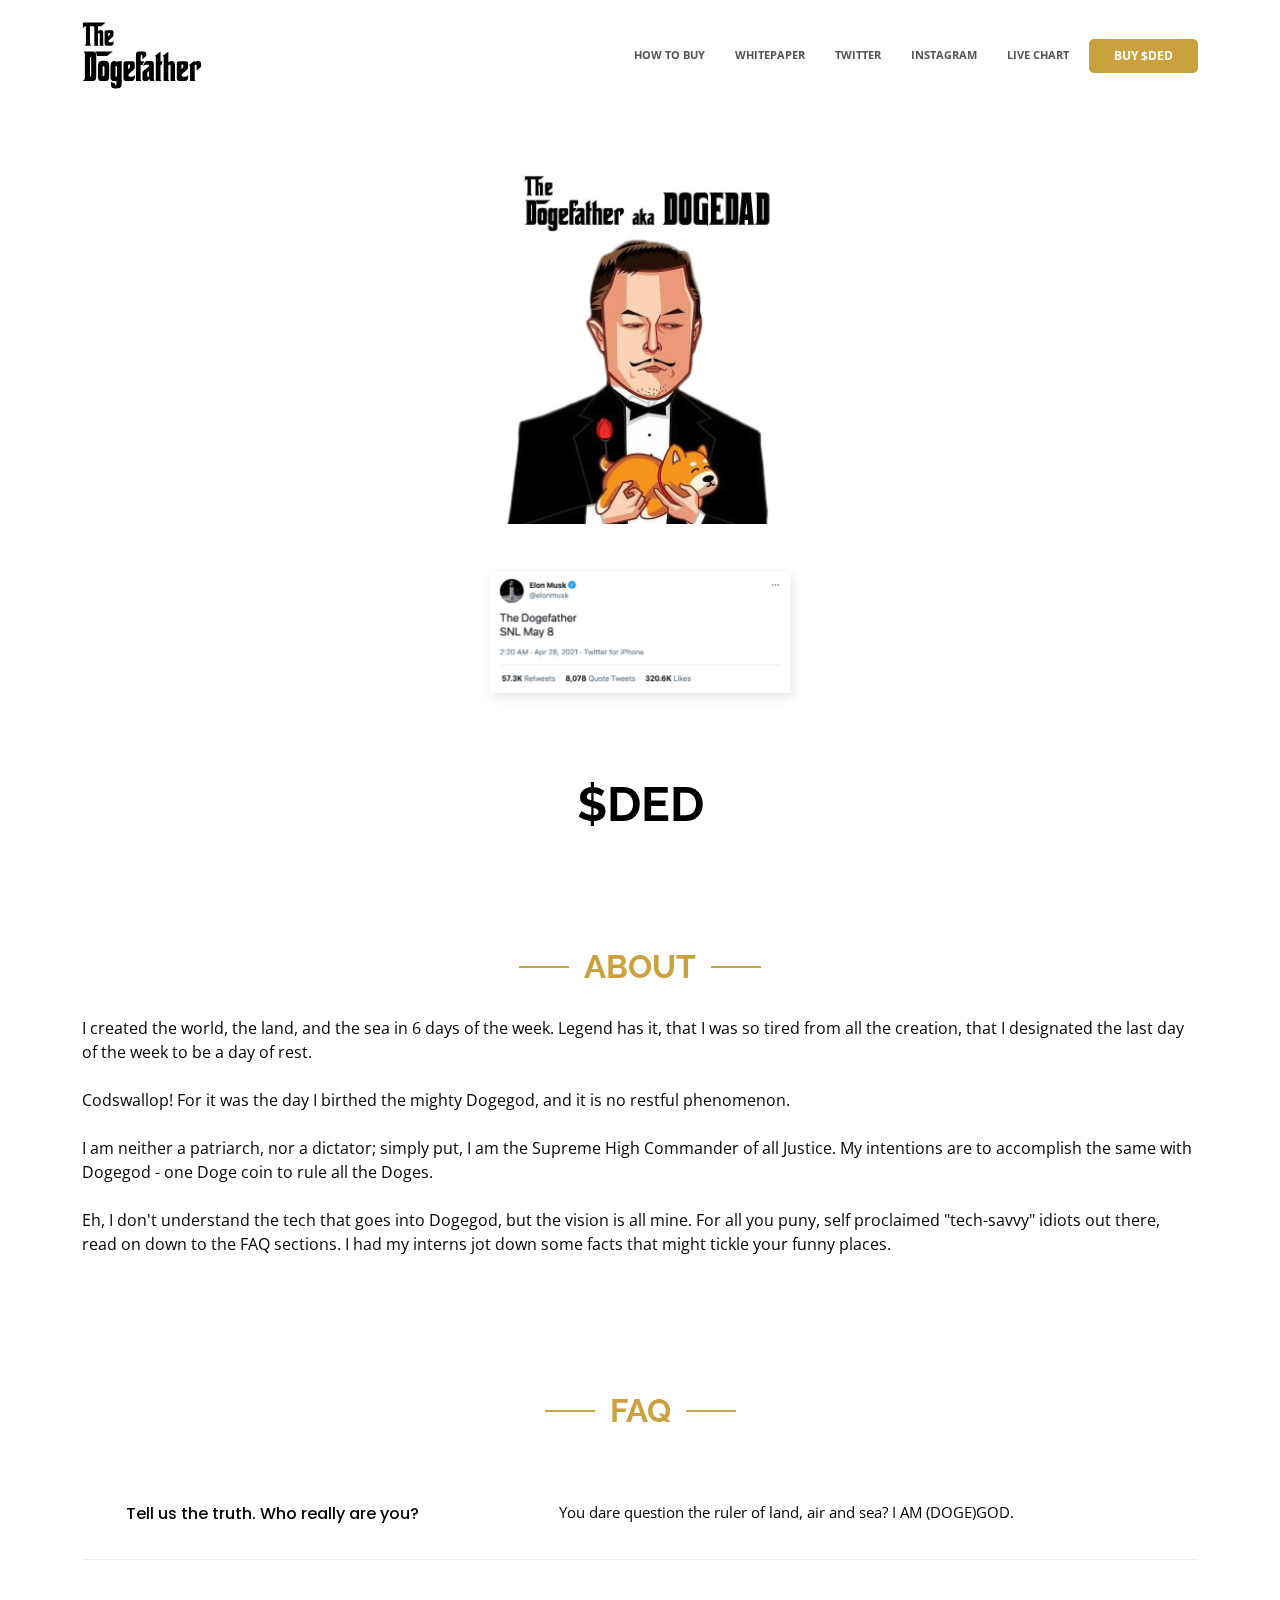
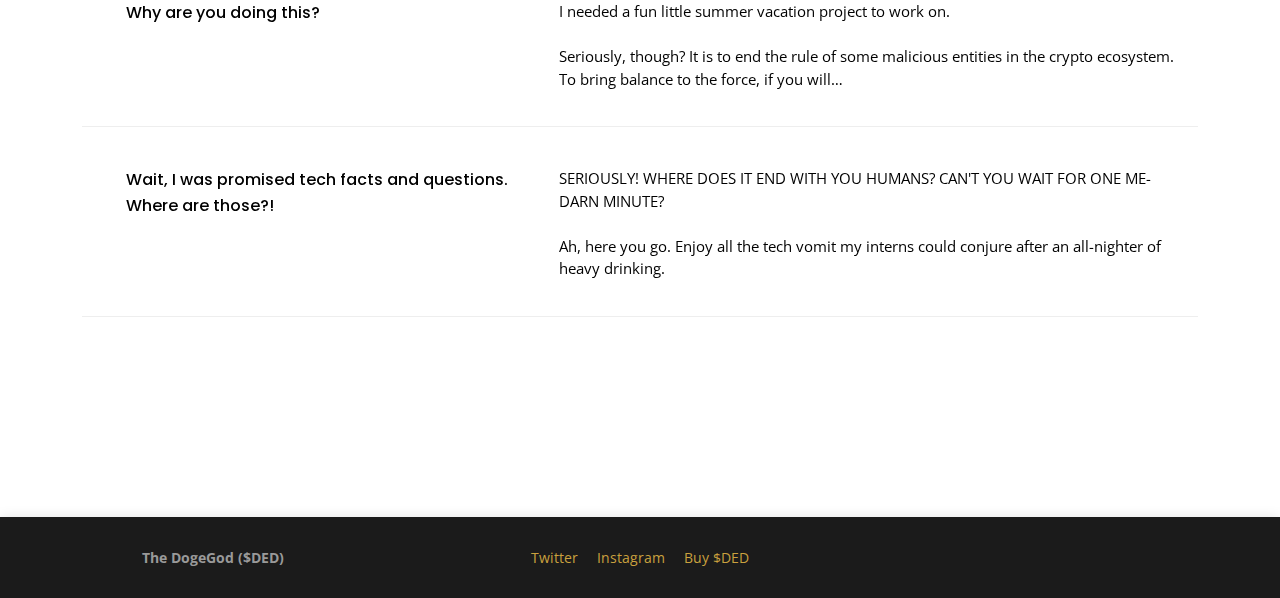
==== commit e036f7fd: "live chart" ====
--- a/index.html
+++ b/index.html
@@ -168,6 +168,7 @@
                     <li><a class="nav-link" href="/whitepaper">WHITEPAPER</a></li>
                     <li><a class="nav-link" target="_blank" href="https://twitter.com/dogegod__">TWITTER</a></li>
                     <li><a class="nav-link" target="_blank" href="https://instagram.com/dogegod__">INSTAGRAM</a></li>
+                    <li><a href="https://www.dextools.io/app/pancakeswap/pair-explorer/0xe3395d25a0b10a67df2307240259d690ac40ef42" target="_blank">LIVE CHART</a></li>
                     <li><a class="getstarted" href="https://exchange.pancakeswap.finance/#/swap?outputCurrency=0x02dde54055fba2511c7180bda05743a0c4e9046a">BUY $DED</a></li>
                 </ul>
                 <i class="bi bi-list mobile-nav-toggle"></i>
